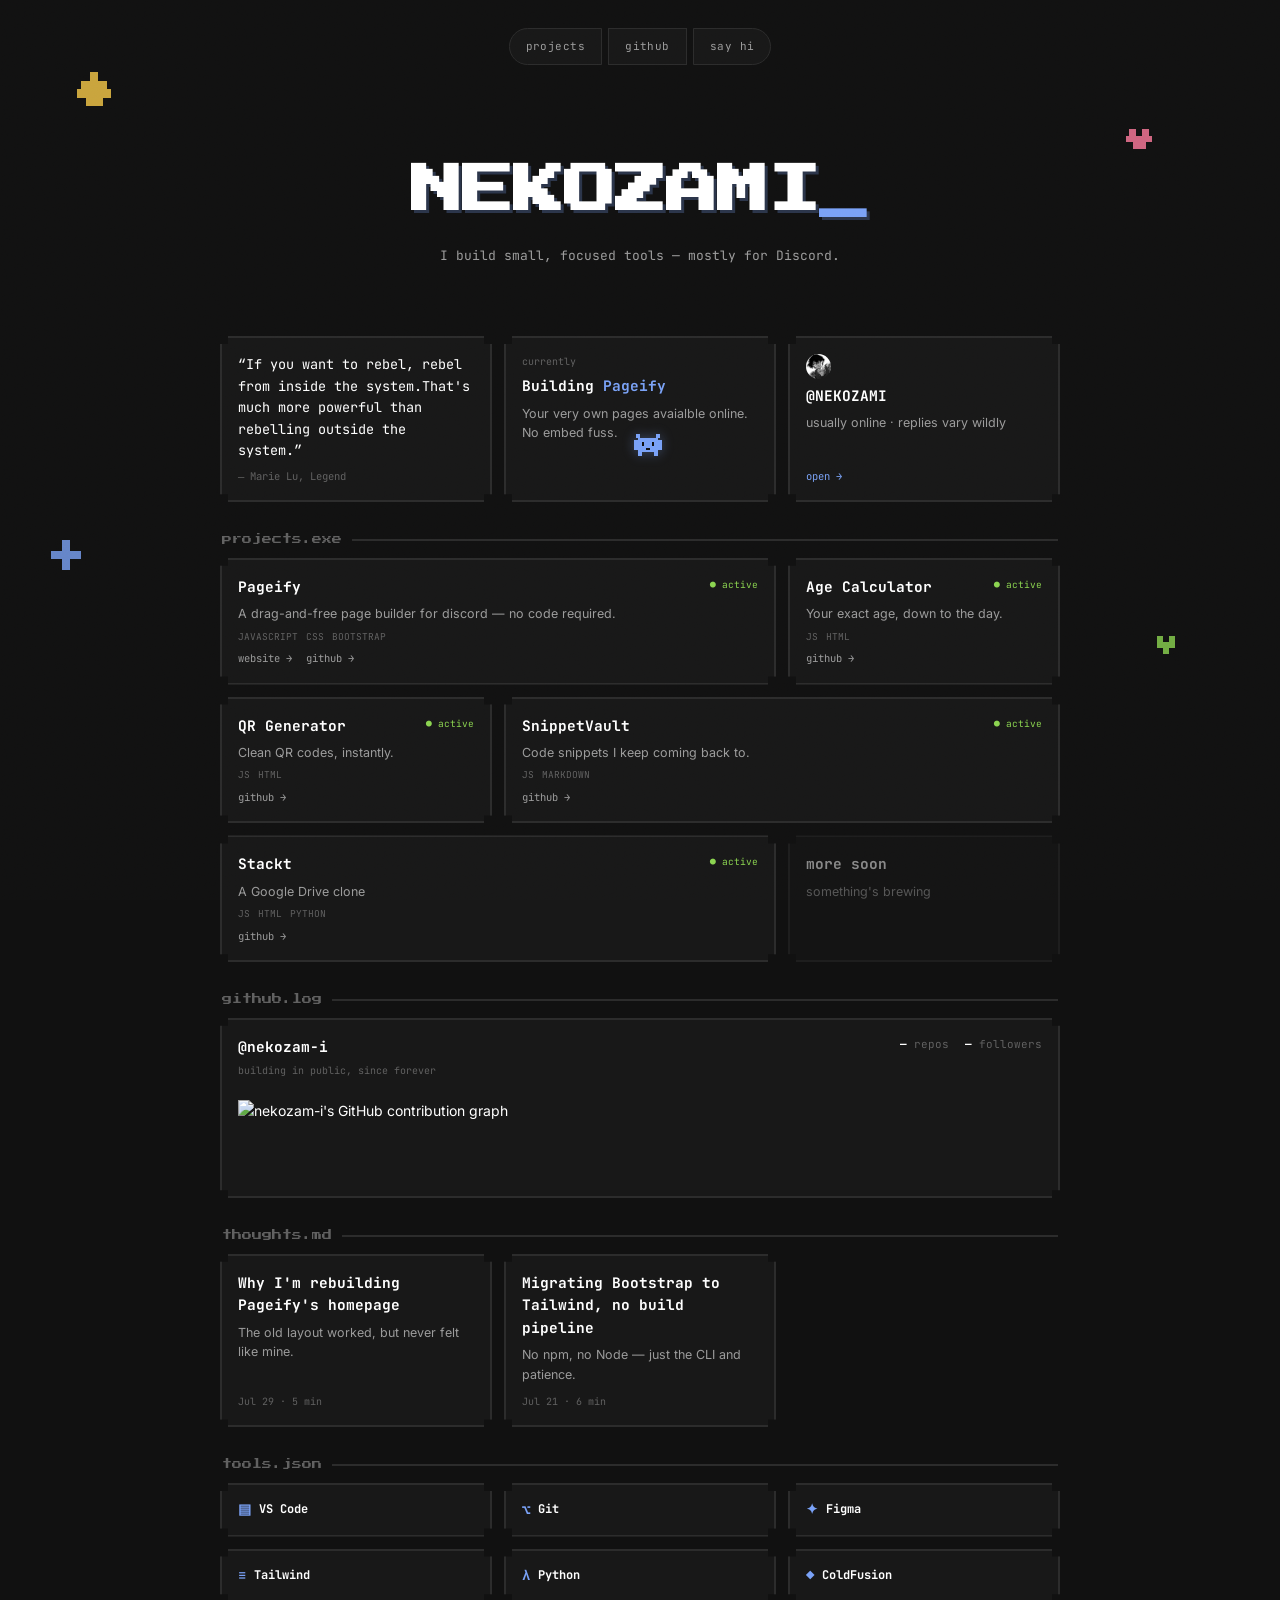
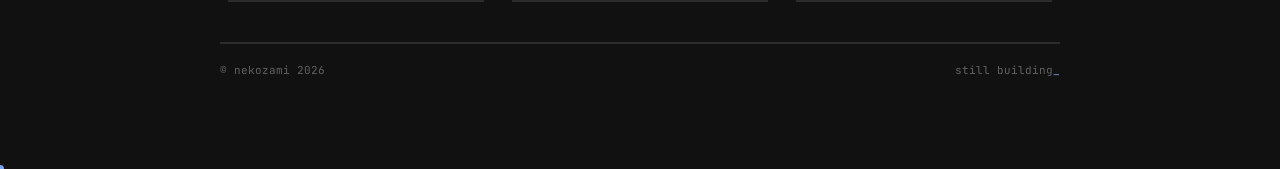
==== index.html @ 5b487745 "update" ====
<!DOCTYPE html>
<html lang="en">

<head>
    <meta charset="UTF-8">
    <meta name="viewport" content="width=device-width, initial-scale=1.0">
    <title>NEKOZAMI</title>
    <meta name="description" content="I build small, focused tools — mostly for Discord.">
    <link rel="preconnect" href="https://fonts.googleapis.com">
    <link rel="preconnect" href="https://fonts.gstatic.com" crossorigin>
    <link rel="icon" href="images/favicon.jpg">
    <link
        href="https://fonts.googleapis.com/css2?family=Press+Start+2P&family=Inter:wght@400;500;600;700&family=JetBrains+Mono:wght@400;500;700&display=swap"
        rel="stylesheet">
    <link rel="stylesheet" href="style.css">
</head>

<body>

    <div class="grain"></div>

    <!-- cursor buddy: a small pixel cat that chases the mouse -->
    <div class="pet" id="pet" aria-hidden="true">
        <svg viewBox="0 0 16 16" width="32" height="32" shape-rendering="crispEdges">
            <rect x="2" y="2" width="2" height="2" fill="#7AA2F7" />
            <rect x="12" y="2" width="2" height="2" fill="#7AA2F7" />
            <rect x="3" y="4" width="10" height="7" fill="#7AA2F7" />
            <rect x="1" y="5" width="2" height="5" fill="#7AA2F7" />
            <rect x="13" y="5" width="2" height="5" fill="#7AA2F7" />
            <rect x="5" y="6" width="1" height="2" fill="#111111" />
            <rect x="10" y="6" width="1" height="2" fill="#111111" />
            <rect x="7" y="9" width="2" height="1" fill="#111111" />
            <rect x="3" y="11" width="2" height="2" fill="#7AA2F7" />
            <rect x="11" y="11" width="2" height="2" fill="#7AA2F7" />
        </svg>
    </div>

    <!-- scattered decorative pixel icons — parallax with the cursor -->
    <div class="floaters" id="floaters" aria-hidden="true">
        <svg class="floater" data-depth="18" style="top:8%; left:6%" viewBox="0 0 8 8" width="34" height="34"
            shape-rendering="crispEdges">
            <rect x="3" y="0" width="2" height="2" fill="#f7c948" />
            <rect x="1" y="2" width="6" height="2" fill="#f7c948" />
            <rect x="0" y="4" width="8" height="2" fill="#f7c948" />
            <rect x="2" y="6" width="4" height="2" fill="#f7c948" />
        </svg>
        <svg class="floater" data-depth="34" style="top:14%; right:10%" viewBox="0 0 8 8" width="26" height="26"
            shape-rendering="crispEdges">
            <rect x="1" y="1" width="2" height="2" fill="#ff7a9c" />
            <rect x="5" y="1" width="2" height="2" fill="#ff7a9c" />
            <rect x="0" y="3" width="8" height="2" fill="#ff7a9c" />
            <rect x="2" y="5" width="4" height="2" fill="#ff7a9c" />
        </svg>
        <svg class="floater" data-depth="26" style="top:60%; left:4%" viewBox="0 0 8 8" width="30" height="30"
            shape-rendering="crispEdges">
            <rect x="3" y="0" width="2" height="8" fill="#7AA2F7" />
            <rect x="0" y="3" width="8" height="2" fill="#7AA2F7" />
        </svg>
        <svg class="floater" data-depth="12" style="top:70%; right:8%" viewBox="0 0 8 8" width="24" height="24"
            shape-rendering="crispEdges">
            <rect x="1" y="2" width="2" height="2" fill="#8bd450" />
            <rect x="5" y="2" width="2" height="2" fill="#8bd450" />
            <rect x="1" y="4" width="6" height="2" fill="#8bd450" />
            <rect x="3" y="6" width="2" height="2" fill="#8bd450" />
        </svg>
    </div>

    <nav class="nav">
        <a href="#projects">projects</a>
        <a href="#github">github</a>
        <a href="https://www.instagram.com/rayyan.vat">say hi</a>
    </nav>

    <header class="hero">
        <h1 class="hero__name">NEKOZAMI<span class="blink">_</span></h1>
        <p class="hero__tag">I build small, focused tools — mostly for Discord.</p>
    </header>

    <main class="content">

        <section class="bento" id="intro-bento">
            <article class="pcard pcard--quote">
                <p class="quote">“If you want to rebel, rebel from inside the system.That's much more powerful than rebelling outside the system.”</p>
                <span class="quote__cite">― Marie Lu, Legend</span>
            </article>

            <article class="pcard">
                <span class="pcard__kicker">currently</span>
                <h2 class="pcard__title">Building <span class="accent">Pageify</span></h2>
                <p class="pcard__desc">Your very own pages avaialble online. No embed fuss.</p>
            </article>

            <article class="pcard pcard--discord">
                <img class="pixel-icon--discord" src="images/favicon.jpg">
                <h2 class="pcard__title">@NEKOZAMI</h2>
                <p class="pcard__desc">usually online · replies vary wildly</p>
                <a class="pcard__cta" href="https://discord.com/users/1216744553533673579" target="_blank" rel="noopener">open
                    →</a>
            </article>
        </section>

        <div class="section-label" id="projects">projects.exe</div>

        <section class="bento">
            <article class="pcard pcard--featured" data-project="pageify">
                <div class="pcard__row">
                    <h2 class="pcard__title">Pageify</h2>
                    <span class="status">● active</span>
                </div>
                <p class="pcard__desc">A drag-and-free page builder for discord — no code
                    required.</p>
                <div class="tags"><span>JavaScript</span><span>CSS</span><span>Bootstrap</span></div>
                <div class="pcard__links"><a href="https://pageify.run.place/">website →</a><a href="https://github.com/NEKOZAM-I/pageify">github →</a></div>
            </article>

            <article class="pcard" data-project="snippetvault">
                <div class="pcard__row">
                    <h2 class="pcard__title">Age Calculator</h2>
                    <span class="status">● active</span>
                </div>
                <p class="pcard__desc">Your exact age, down to the day.</p>
                <div class="tags"><span>JS</span><span>HTML</span></div>
                <div class="pcard__links"><a href="https://github.com/NEKOZAM-I/Age-Calculator">github →</a></div>
            </article>

            <article class="pcard" data-project="qr">
                <div class="pcard__row">
                    <h2 class="pcard__title">QR Generator</h2>
                    <span class="status">● active</span>
                </div>
                <p class="pcard__desc">Clean QR codes, instantly.</p>
                <div class="tags"><span>JS</span><span>HTML</span></div>
                <div class="pcard__links"><a href="https://github.com/NEKOZAM-I/QR-Code-generator">github →</a></div>
            </article>

            <article class="pcard pcard--featured" data-project="age">
                <div class="pcard__row">
                    <h2 class="pcard__title">SnippetVault</h2>
                    <span class="status">● active</span>
                </div>
                <p class="pcard__desc">Code snippets I keep coming back to.</p>
                <div class="tags"><span>JS</span><span>Markdown</span></div>
                <div class="pcard__links"><a href="https://github.com/NEKOZAM-I/SnippetVault">github →</a></div>
            </article>

            <article class="pcard pcard--featured" data-project="qr">
                <div class="pcard__row">
                    <h2 class="pcard__title">Stackt</h2>
                    <span class="status">● active</span>
                </div>
                <p class="pcard__desc">A Google Drive clone</p>
                <div class="tags"><span>JS</span><span>HTML</span><span>Python</span></div>
                <div class="pcard__links"><a href="https://github.com/NEKOZAM-I/Stackt">github →</a></div>
            </article>
            <article class="pcard pcard--muted">
                <h2 class="pcard__title">more soon</h2>
                <p class="pcard__desc">something's brewing</p>
            </article>
            
        </section>

        <div class="section-label" id="github">github.log</div>

        <section class="bento">
            <article class="pcard pcard--full">
                <div class="pcard__row">
                    <div>
                        <h2 class="pcard__title">@nekozam-i</h2>
                        <span class="pcard__kicker">building in public, since forever</span>
                    </div>
                    <div class="gh-stats" id="gh-stats">
                        <span><b id="stat-repos">—</b> repos</span>
                        <span><b id="stat-followers">—</b> followers</span>
                    </div>
                </div>
                <img id="gh-graph" class="gh-graph" alt="nekozam-i's GitHub contribution graph" src="" width="1200"
                    height="120" loading="lazy">
            </article>
        </section>

        <div class="section-label">thoughts.md</div>

        <section class="bento">
            <article class="pcard">
                <h2 class="pcard__title">Why I'm rebuilding Pageify's homepage</h2>
                <p class="pcard__desc">The old layout worked, but never felt like mine.</p>
                <span class="pcard__meta">Jul 29 · 5 min</span>
            </article>
            <article class="pcard">
                <h2 class="pcard__title">Migrating Bootstrap to Tailwind, no build pipeline</h2>
                <p class="pcard__desc">No npm, no Node — just the CLI and patience.</p>
                <span class="pcard__meta">Jul 21 · 6 min</span>
            </article>
        </section>

        <div class="section-label">tools.json</div>

        <section class="bento bento--tools">
            <article class="pcard pcard--tool"><span class="card__icon">▤</span>VS Code</article>
            <article class="pcard pcard--tool"><span class="card__icon">⌥</span>Git</article>
            <article class="pcard pcard--tool"><span class="card__icon">✦</span>Figma</article>
            <article class="pcard pcard--tool"><span class="card__icon">≡</span>Tailwind</article>
            <article class="pcard pcard--tool"><span class="card__icon">λ</span>Python</article>
            <article class="pcard pcard--tool"><span class="card__icon">◆</span>ColdFusion</article>
        </section>

        <footer class="foot">
            <span>© nekozami 2026</span>
            <span>still building<span class="blink">_</span></span>
        </footer>

    </main>

    <script src="script.js"></script>
</body>

</html>
---- style.css ----
:root {
    --bg: #111111;
    --surface: #181818;
    --border: #2c2c2c;
    --border-hover: #7AA2F7;
    --text: #FFFFFF;
    --text-secondary: #9B9B9B;
    --text-tertiary: #616161;
    --accent: #7AA2F7;

    --font-pixel: 'Press Start 2P', monospace;
    --font-mono: 'JetBrains Mono', monospace;
    --font-body: 'Inter', sans-serif;

    --notch: 8px;
    --gap: 12px;
    --dur: 220ms;
}

* {
    box-sizing: border-box;
    scroll-behavior: smooth;
}

::selection {
    background: var(--accent);
    color: #0c0c0c;
}

html {
    background: var(--bg);
}

body {
    margin: 0;
    background: var(--bg);
    color: var(--text);
    font-family: var(--font-body);
    font-size: 14px;
    line-height: 1.55;
    cursor: none;
    overflow-x: hidden;
}

/* Custom cursor */
.custom-cursor {
    position: fixed;
    width: 8px;
    height: 8px;
    background: #7AA2F7;
    border-radius: 50%;
    pointer-events: none;
    z-index: 99999;
    transform: translate(-50%, -50%);
    transition: transform 0.18s ease;
}

a,
button,
input,
textarea,
select,
.project,
.card,
.social-link,
[role="button"] {
    cursor: none !important;
}

/* Cat */
.pet {
    position: fixed;
    width: 48px;
    height: 48px;
    pointer-events: none;
    z-index: 99998;
    image-rendering: pixelated;
    transform-origin: center;
}

@media (hover: none) {
    body {
        cursor: auto;
    }
}

@media (prefers-reduced-motion: reduce) {
    * {
        animation: none !important;
        transition: none !important;
    }
}

a {
    color: inherit;
    text-decoration: none;
}

.accent {
    color: var(--accent);
}

.grain {
    position: fixed;
    inset: 0;
    pointer-events: none;
    z-index: 998;
    opacity: .05;
    mix-blend-mode: overlay;
    background-image: url("data:image/svg+xml,%3Csvg xmlns='http://www.w3.org/2000/svg' width='120' height='120'%3E%3Cfilter id='n'%3E%3CfeTurbulence type='fractalNoise' baseFrequency='0.9' numOctaves='2' stitchTiles='stitch'/%3E%3C/filter%3E%3Crect width='100%25' height='100%25' filter='url(%23n)'/%3E%3C/svg%3E");
}

/* ---------- pixel notch shape, used on every card ---------- */

.pixel-frame {
    clip-path: polygon(0 var(--notch), var(--notch) var(--notch), var(--notch) 0,
            calc(100% - var(--notch)) 0, calc(100% - var(--notch)) var(--notch), 100% var(--notch),
            100% calc(100% - var(--notch)), calc(100% - var(--notch)) calc(100% - var(--notch)), calc(100% - var(--notch)) 100%,
            var(--notch) 100%, var(--notch) calc(100% - var(--notch)), 0 calc(100% - var(--notch)));
}

/* ---------- cursor pet ---------- */

.pet {
    position: fixed;
    top: 0;
    left: 0;
    z-index: 1000;
    pointer-events: none;
    transform: translate(-100px, -100px);
    image-rendering: pixelated;
    filter: drop-shadow(0 0 6px rgba(122, 162, 247, .35));
}

@media (hover: none) {
    .pet {
        display: none;
    }
}

/* ---------- floating decorative pixel icons ---------- */

.floaters {
    position: fixed;
    inset: 0;
    pointer-events: none;
    z-index: 1;
}

.floater {
    position: absolute;
    image-rendering: pixelated;
    opacity: .8;
    transition: transform 120ms linear;
    will-change: transform;
}

@media (max-width: 720px) {
    .floaters {
        display: none;
    }
}

/* ---------- nav ---------- */

.nav {
    position: relative;
    z-index: 5;
    display: flex;
    justify-content: center;
    gap: 6px;
    padding-top: 28px;
}

.nav a {
    font-family: var(--font-mono);
    font-size: 11px;
    letter-spacing: .04em;
    color: var(--text-secondary);
    background: var(--surface);
    border: 1px solid var(--border);
    padding: 9px 16px;
    transition: color var(--dur), border-color var(--dur);
}

.nav a:hover {
    color: var(--accent);
    border-color: var(--accent);
}

.nav a:first-child {
    border-radius: 20px 0 0 20px;
}

.nav a:last-child {
    border-radius: 0 20px 20px 0;
}

/* ---------- hero ---------- */

.hero {
    position: relative;
    z-index: 2;
    text-align: center;
    padding: 90px 20px 70px;
}

.hero__name {
    font-family: var(--font-pixel);
    font-size: clamp(28px, 6vw, 52px);
    line-height: 1.4;
    margin: 0 0 18px;
    letter-spacing: -1px;
    text-shadow: 3px 3px 0 rgba(122, 162, 247, .25);
}

.hero__tag {
    font-family: var(--font-mono);
    font-size: 13px;
    color: var(--text-secondary);
    margin: 0;
}

.blink {
    color: var(--accent);
    animation: blink 1s step-end infinite;
}

@keyframes blink {
    50% {
        opacity: 0;
    }
}

/* ---------- content / bento ---------- */

.content {
    position: relative;
    z-index: 2;
    max-width: 880px;
    margin: 0 auto;
    padding: 0 20px 90px;
}

.section-label {
    font-family: var(--font-pixel);
    font-size: 10px;
    color: var(--text-tertiary);
    margin: 30px 2px 10px;
    display: flex;
    align-items: center;
    gap: 10px;
}

.section-label::after {
    content: '';
    flex: 1;
    height: 2px;
    background: var(--border);
}

.bento {
    display: grid;
    grid-template-columns: repeat(3, 1fr);
    grid-auto-flow: dense;
    gap: var(--gap);
}

.bento--tools {
    grid-template-columns: repeat(3, 1fr);
}

/* ---------- pixel card ---------- */

.pcard {
    background: var(--surface);
    border: 2px solid var(--border);
    padding: 16px;
    grid-column: span 1;
    clip-path: polygon(0 var(--notch), var(--notch) var(--notch), var(--notch) 0,
            calc(100% - var(--notch)) 0, calc(100% - var(--notch)) var(--notch), 100% var(--notch),
            100% calc(100% - var(--notch)), calc(100% - var(--notch)) calc(100% - var(--notch)), calc(100% - var(--notch)) 100%,
            var(--notch) 100%, var(--notch) calc(100% - var(--notch)), 0 calc(100% - var(--notch)));
    transition: border-color var(--dur), transform var(--dur);
    display: flex;
    flex-direction: column;
    gap: 6px;
}

.pcard:hover {
    border-color: var(--accent);
    transform: translate(-2px, -2px);
    box-shadow: 3px 3px 0 var(--border);
}

.pcard--featured {
    grid-column: span 2;
}

.pcard--full {
    grid-column: 1 / -1;
}

.pcard--muted {
    opacity: .5;
}

.pcard--muted:hover {
    opacity: .8;
}

.pcard__kicker {
    font-family: var(--font-mono);
    font-size: 10px;
    color: var(--text-tertiary);
    text-transform: lowercase;
}

.pcard__title {
    font-family: var(--font-mono);
    font-weight: 700;
    font-size: 14.5px;
    margin: 0;
    color: var(--text);
}

.pcard--currently .pcard__title {
    font-size: 17px;
}

.pcard__desc {
    font-size: 12.5px;
    color: var(--text-secondary);
    margin: 0;
    flex-grow: 1;
}

.pcard__meta {
    font-family: var(--font-mono);
    font-size: 10px;
    color: var(--text-tertiary);
    margin-top: 4px;
}

.pcard__row {
    display: flex;
    align-items: flex-start;
    justify-content: space-between;
    gap: 10px;
}

.status {
    font-family: var(--font-mono);
    font-size: 9.5px;
    color: #8bd450;
    white-space: nowrap;
    padding-top: 2px;
}

.tags {
    display: flex;
    flex-wrap: wrap;
    gap: 8px;
    font-family: var(--font-mono);
    font-size: 9.5px;
    color: var(--text-tertiary);
    text-transform: uppercase;
}

.pcard__links {
    display: flex;
    gap: 14px;
    font-family: var(--font-mono);
    font-size: 10.5px;
}

.pcard__links a {
    color: var(--text-secondary);
    transition: color var(--dur);
}

.pcard__links a:hover {
    color: var(--accent);
}

.pcard__cta {
    font-family: var(--font-mono);
    font-size: 10.5px;
    color: var(--accent);
    margin-top: auto;
}

/* ---------- quote card ---------- */

.pcard--quote {
    justify-content: center;
}

.quote {
    font-family: var(--font-mono);
    font-size: 13.5px;
    line-height: 1.6;
    color: var(--text);
    margin: 0;
}

.quote__cite {
    font-family: var(--font-mono);
    font-size: 10.5px;
    color: var(--text-tertiary);
}

/* ---------- discord card ---------- */

.pixel-icon {
    width: 20px;
    height: 20px;
    display: inline-block;
}

.pixel-icon--discord {
    background: var(--accent);
    width: 25px;
    height: 25px;
    border-radius: 20px;

}

/* ---------- github ---------- */

.gh-stats {
    display: flex;
    gap: 16px;
    font-family: var(--font-mono);
    font-size: 11px;
    color: var(--text-tertiary);
}

.gh-stats b {
    color: var(--text);
}

.gh-graph {
    width: 100%;
    height: auto;
    display: block;
    margin-top: 14px;
    filter: saturate(.85);
}

/* ---------- tools ---------- */

.pcard--tool {
    flex-direction: row;
    align-items: center;
    gap: 8px;
    font-family: var(--font-mono);
    font-size: 12px;
    font-weight: 700;
    padding: 14px 16px;
}

.card__icon {
    color: var(--accent);
    font-size: 14px;
}

/* ---------- footer ---------- */

.foot {
    display: flex;
    justify-content: space-between;
    margin-top: 40px;
    padding-top: 18px;
    border-top: 2px solid var(--border);
    font-family: var(--font-mono);
    font-size: 11px;
    color: var(--text-tertiary);
}

/* ---------- focus ---------- */

a:focus-visible {
    outline: 1px solid var(--accent);
    outline-offset: 3px;
}

/* ---------- responsive ---------- */

@media (max-width: 720px) {
    .bento {
        grid-template-columns: repeat(2, 1fr);
    }

    .pcard--featured {
        grid-column: span 2;
    }
}

@media (max-width: 460px) {
    body {
        cursor: auto;
    }

    .hero {
        padding: 60px 16px 44px;
    }

    .content {
        padding: 0 16px 64px;
    }

    .bento {
        grid-template-columns: repeat(2, 1fr);
        gap: 8px;
    }

    .pcard {
        padding: 12px;
    }

    .nav {
        gap: 4px;
    }

    .nav a {
        padding: 7px 11px;
        font-size: 10px;
    }

    .foot {
        flex-direction: column;
        gap: 6px;
    }
}
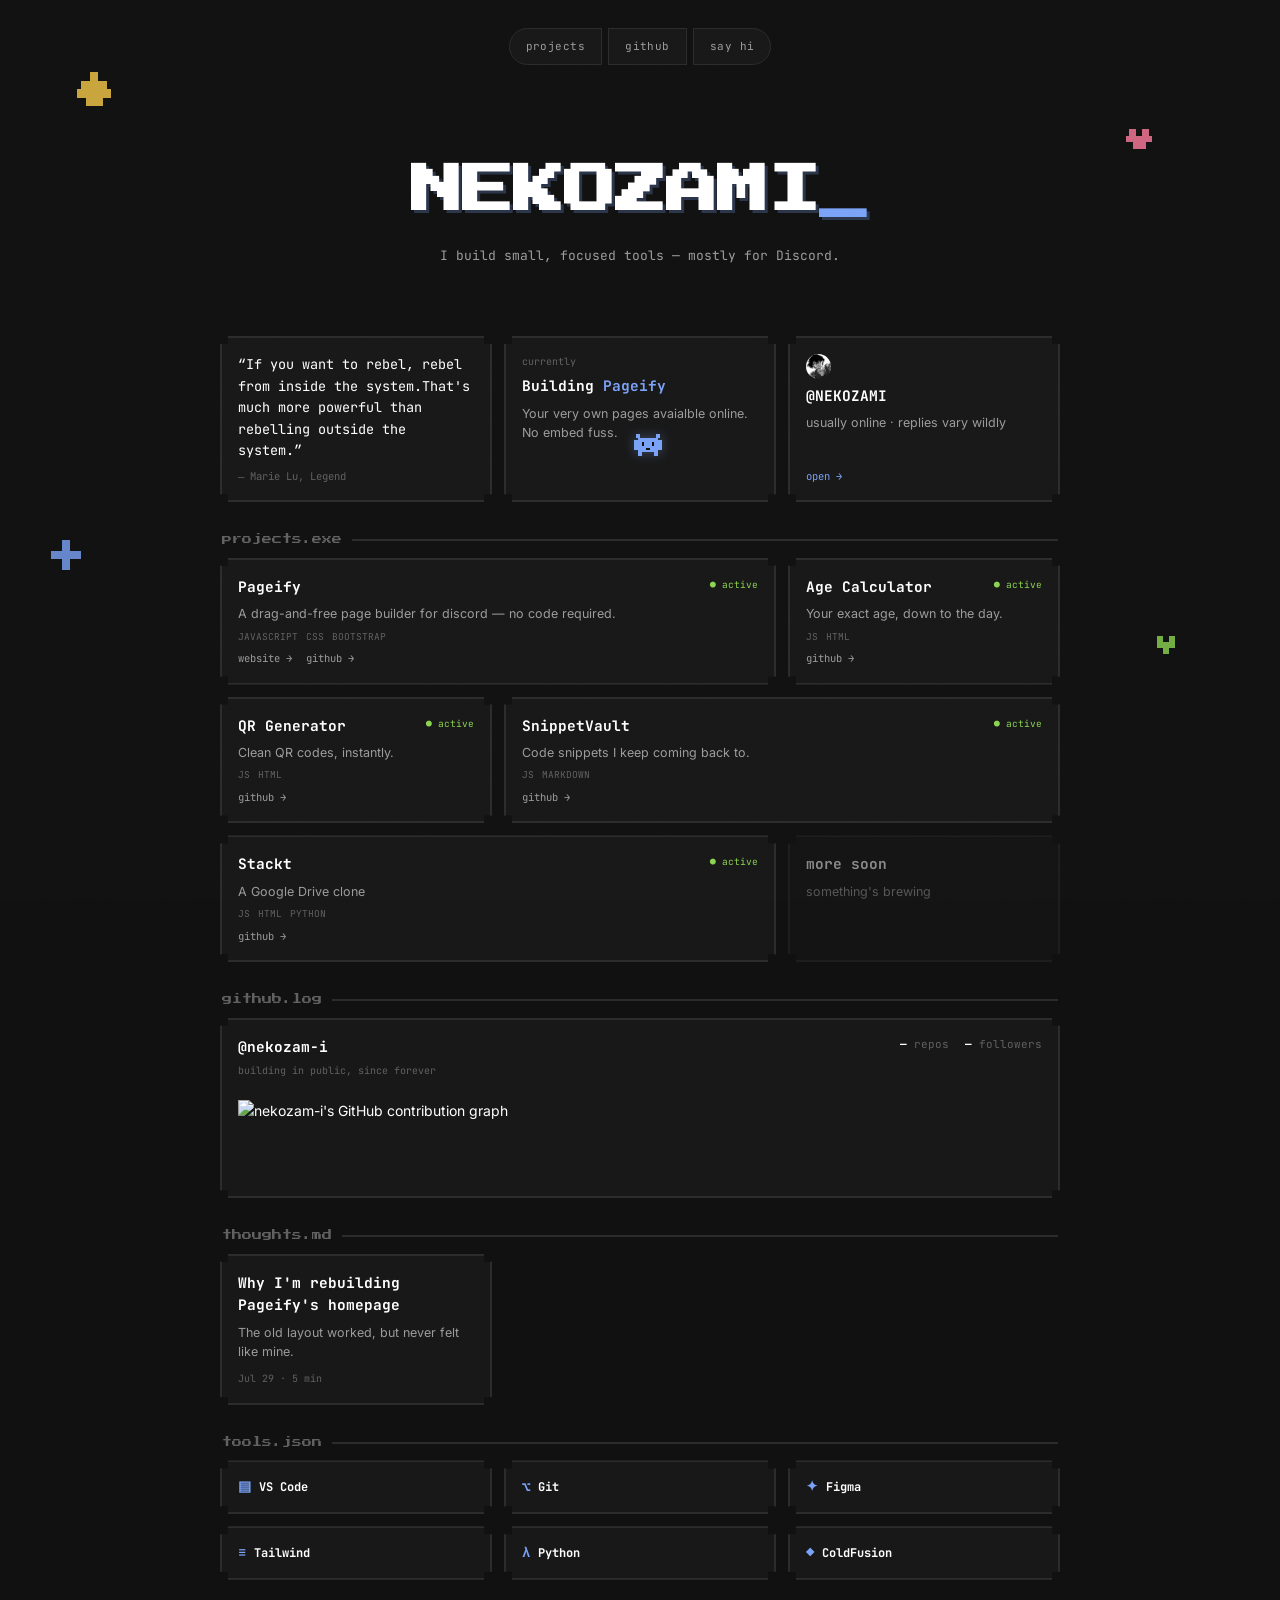
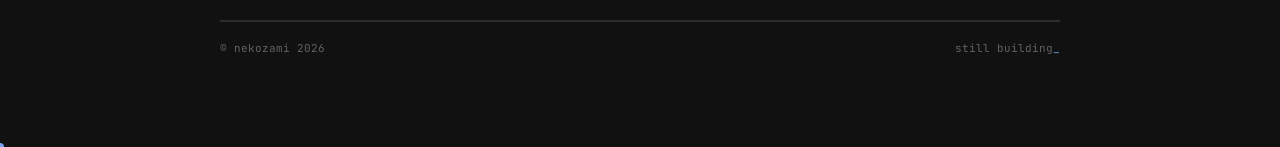
==== commit 7bc5a5de: "added blogs pages" ====
--- a/index.html
+++ b/index.html
@@ -181,16 +181,11 @@
         <div class="section-label">thoughts.md</div>
 
         <section class="bento">
-            <article class="pcard">
+            <a class="pcard" href="posts/pageify-homepage-redesign.html">
                 <h2 class="pcard__title">Why I'm rebuilding Pageify's homepage</h2>
                 <p class="pcard__desc">The old layout worked, but never felt like mine.</p>
                 <span class="pcard__meta">Jul 29 · 5 min</span>
-            </article>
-            <article class="pcard">
-                <h2 class="pcard__title">Migrating Bootstrap to Tailwind, no build pipeline</h2>
-                <p class="pcard__desc">No npm, no Node — just the CLI and patience.</p>
-                <span class="pcard__meta">Jul 21 · 6 min</span>
-            </article>
+            </a>
         </section>
 
         <div class="section-label">tools.json</div>
@@ -214,4 +209,4 @@
     <script src="script.js"></script>
 </body>
 
-</html>+</html>
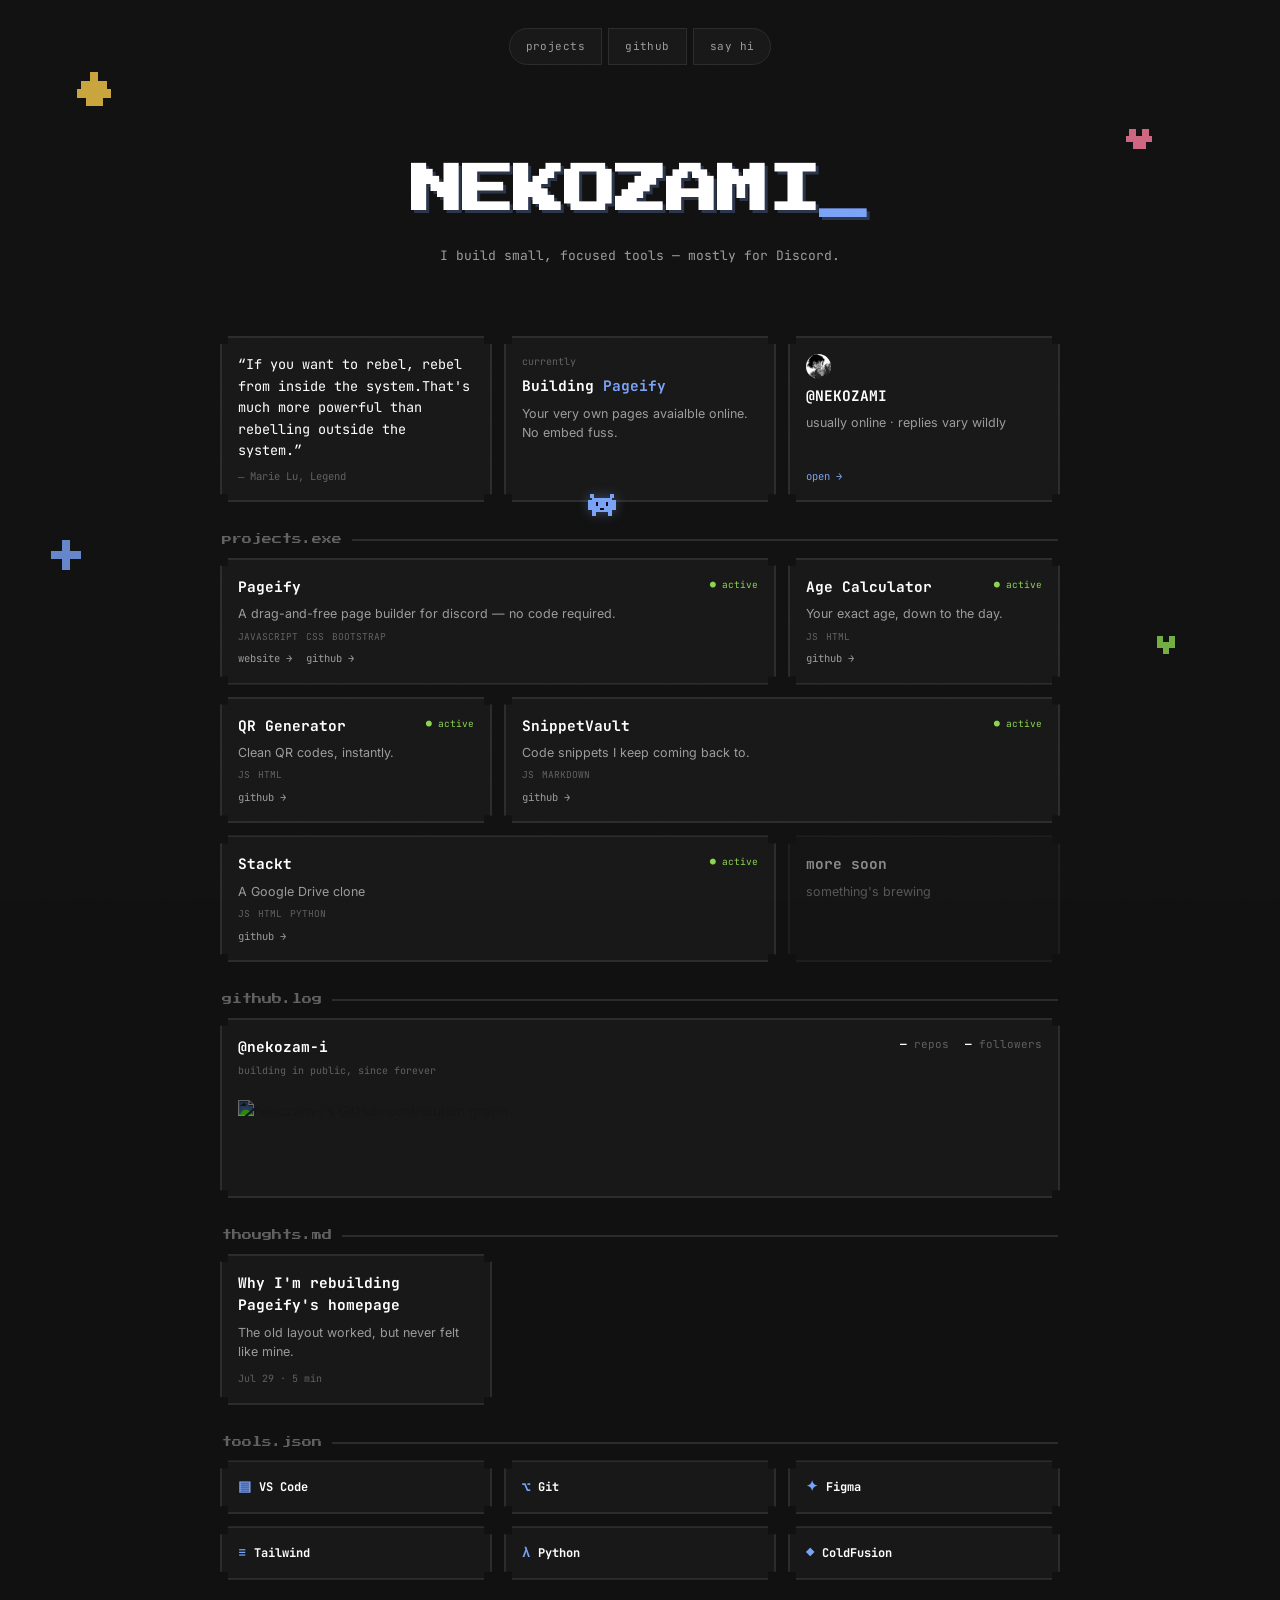
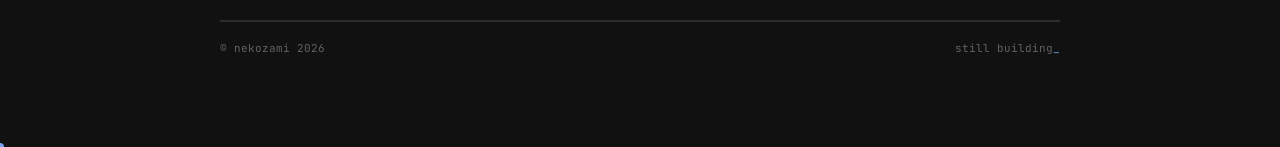
==== commit e7ff1354: "update graph github" ====
--- a/index.html
+++ b/index.html
@@ -2,6 +2,25 @@
 <html lang="en">
 
 <head>
+    <script type="application/ld+json">
+        {
+            "@context": "https://schema.org",
+            "@type": "Person",
+            "name": "nekozami",
+            "url": "https://nekozami.dev",
+            "sameAs": [
+                "https://github.com/NEKOZAM-I",
+                "https://discord.com/users/1216744553533673579"
+            ],
+            "jobTitle": "Developer",
+            "description": "Hey there, I am NEKOZAM-I and I have a strong grudge against AI and when people use it for coding."
+        }
+    </script>
+    <meta property="og:title" content="NEKOZAMI-dev">
+    <meta property="og:description" content="Hey there, I am NEKOZAM-I and I have a strong grudge against AI and when people use it for coding.">
+    <meta property="og:url" content="https://nekozami.is-a.dev">
+    <meta property="og:type" content="website">
+    <meta name="twitter:card" content="summary">
     <meta charset="UTF-8">
     <meta name="viewport" content="width=device-width, initial-scale=1.0">
     <title>NEKOZAMI</title>
@@ -80,7 +99,8 @@
 
         <section class="bento" id="intro-bento">
             <article class="pcard pcard--quote">
-                <p class="quote">“If you want to rebel, rebel from inside the system.That's much more powerful than rebelling outside the system.”</p>
+                <p class="quote">“If you want to rebel, rebel from inside the system.That's much more powerful than
+                    rebelling outside the system.”</p>
                 <span class="quote__cite">― Marie Lu, Legend</span>
             </article>
 
@@ -94,7 +114,8 @@
                 <img class="pixel-icon--discord" src="images/favicon.jpg">
                 <h2 class="pcard__title">@NEKOZAMI</h2>
                 <p class="pcard__desc">usually online · replies vary wildly</p>
-                <a class="pcard__cta" href="https://discord.com/users/1216744553533673579" target="_blank" rel="noopener">open
+                <a class="pcard__cta" href="https://discord.com/users/1216744553533673579" target="_blank"
+                    rel="noopener">open
                     →</a>
             </article>
         </section>
@@ -110,7 +131,8 @@
                 <p class="pcard__desc">A drag-and-free page builder for discord — no code
                     required.</p>
                 <div class="tags"><span>JavaScript</span><span>CSS</span><span>Bootstrap</span></div>
-                <div class="pcard__links"><a href="https://pageify.run.place/">website →</a><a href="https://github.com/NEKOZAM-I/pageify">github →</a></div>
+                <div class="pcard__links"><a href="https://pageify.run.place/">website →</a><a
+                        href="https://github.com/NEKOZAM-I/pageify">github →</a></div>
             </article>
 
             <article class="pcard" data-project="snippetvault">
@@ -156,7 +178,7 @@
                 <h2 class="pcard__title">more soon</h2>
                 <p class="pcard__desc">something's brewing</p>
             </article>
-            
+
         </section>
 
         <div class="section-label" id="github">github.log</div>
@@ -209,4 +231,4 @@
     <script src="script.js"></script>
 </body>
 
-</html>
+</html>
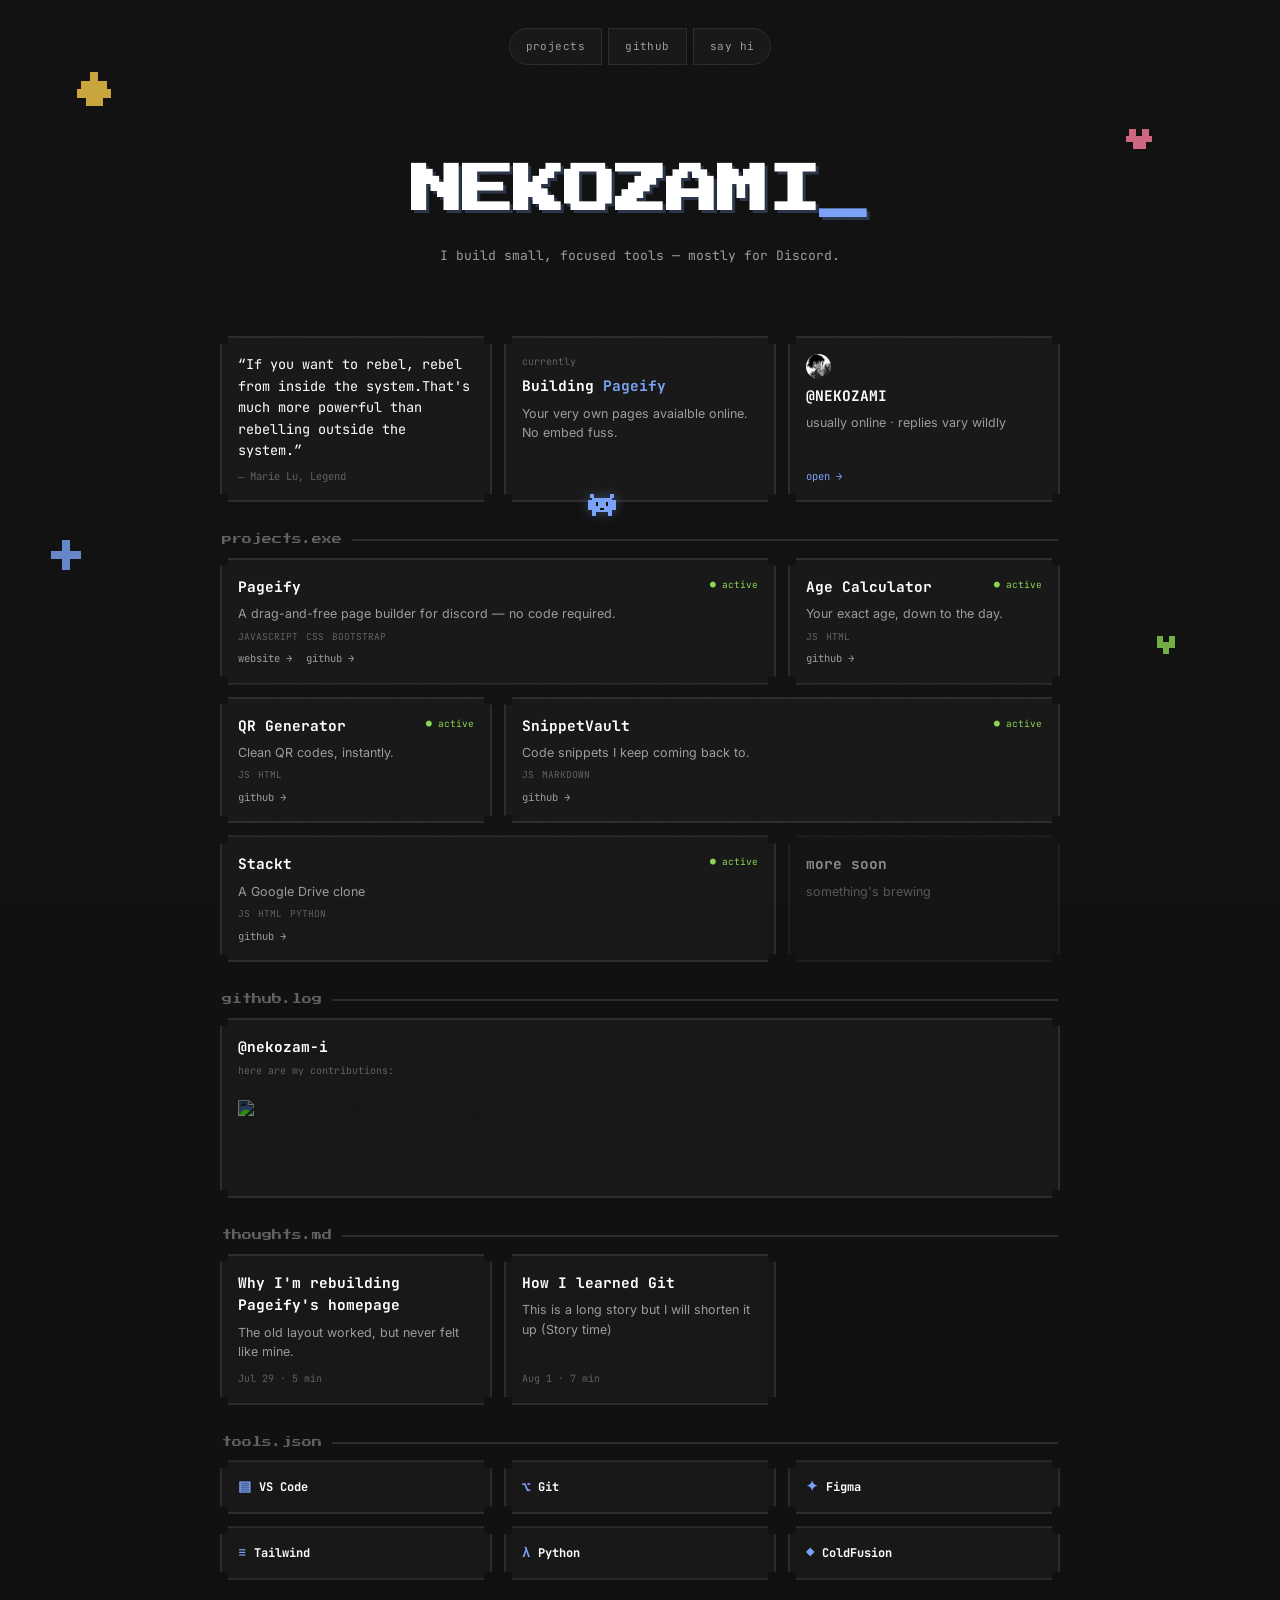
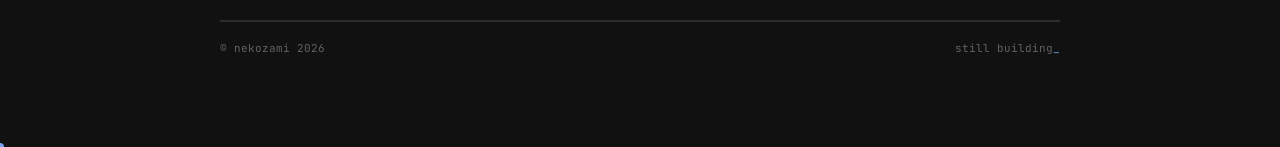
==== commit 6ee19898: "update another blog" ====
--- a/index.html
+++ b/index.html
@@ -188,11 +188,7 @@
                 <div class="pcard__row">
                     <div>
                         <h2 class="pcard__title">@nekozam-i</h2>
-                        <span class="pcard__kicker">building in public, since forever</span>
-                    </div>
-                    <div class="gh-stats" id="gh-stats">
-                        <span><b id="stat-repos">—</b> repos</span>
-                        <span><b id="stat-followers">—</b> followers</span>
+                        <span class="pcard__kicker">Here are my contributions:</span>
                     </div>
                 </div>
                 <img id="gh-graph" class="gh-graph" alt="nekozam-i's GitHub contribution graph" src="" width="1200"
@@ -208,6 +204,12 @@
                 <p class="pcard__desc">The old layout worked, but never felt like mine.</p>
                 <span class="pcard__meta">Jul 29 · 5 min</span>
             </a>
+            <a class="pcard" href="posts/how-i-learned-git.html">
+                <h2 class="pcard__title">How I learned Git</h2>
+                <p class="pcard__desc">This is a long story but I will shorten it up (Story time)</p>
+                <span class="pcard__meta">Aug 1 · 7 min</span>
+            </a>
+            
         </section>
 
         <div class="section-label">tools.json</div>
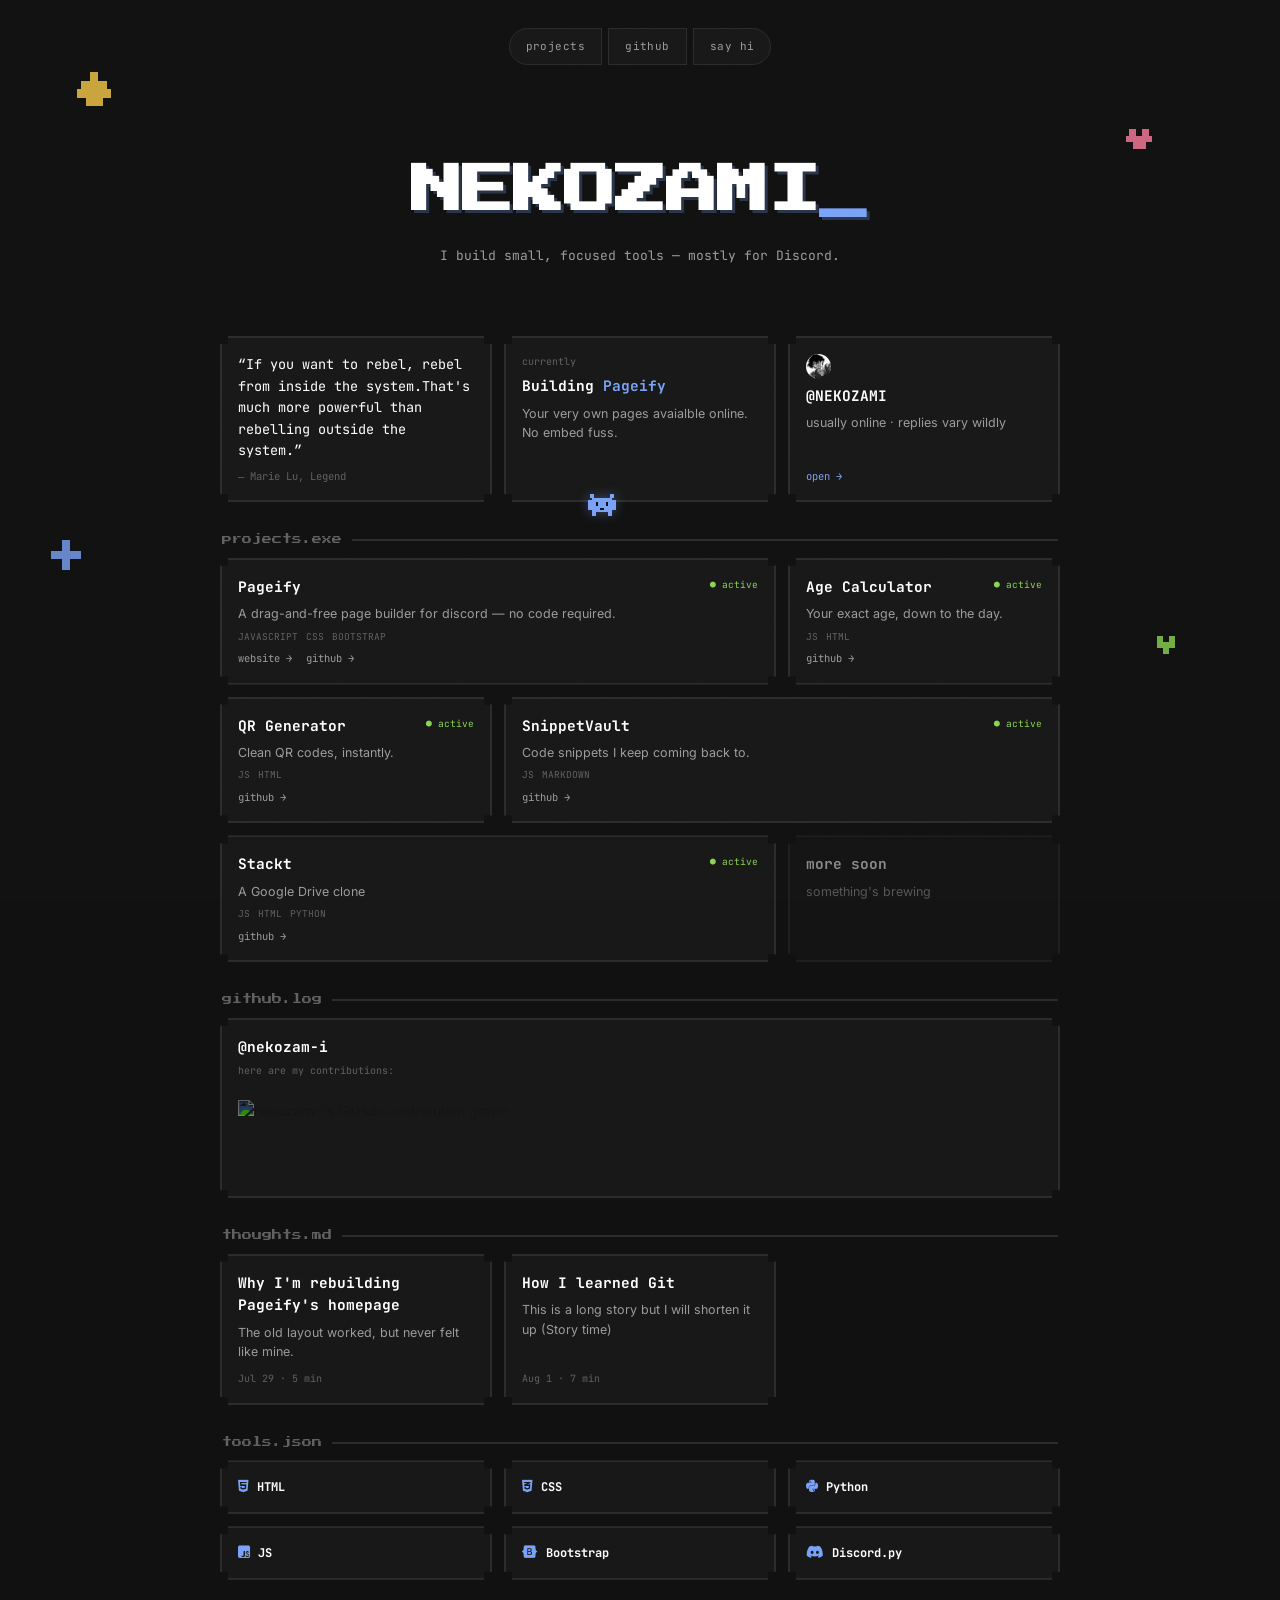
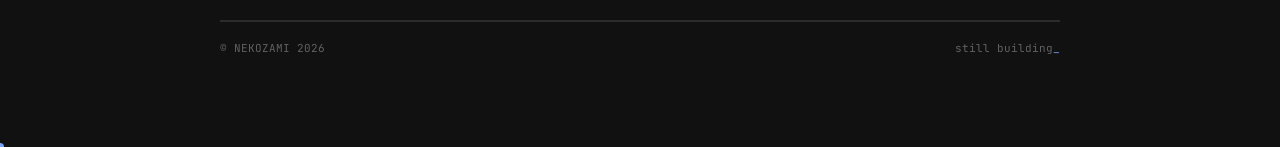
==== commit eb3ea444: "update" ====
--- a/index.html
+++ b/index.html
@@ -27,6 +27,7 @@
     <meta name="description" content="I build small, focused tools — mostly for Discord.">
     <link rel="preconnect" href="https://fonts.googleapis.com">
     <link rel="preconnect" href="https://fonts.gstatic.com" crossorigin>
+    <link rel="stylesheet" href="https://cdnjs.cloudflare.com/ajax/libs/font-awesome/6.5.1/css/all.min.css">
     <link rel="icon" href="images/favicon.jpg">
     <link
         href="https://fonts.googleapis.com/css2?family=Press+Start+2P&family=Inter:wght@400;500;600;700&family=JetBrains+Mono:wght@400;500;700&display=swap"
@@ -215,16 +216,16 @@
         <div class="section-label">tools.json</div>
 
         <section class="bento bento--tools">
-            <article class="pcard pcard--tool"><span class="card__icon">▤</span>VS Code</article>
-            <article class="pcard pcard--tool"><span class="card__icon">⌥</span>Git</article>
-            <article class="pcard pcard--tool"><span class="card__icon">✦</span>Figma</article>
-            <article class="pcard pcard--tool"><span class="card__icon">≡</span>Tailwind</article>
-            <article class="pcard pcard--tool"><span class="card__icon">λ</span>Python</article>
-            <article class="pcard pcard--tool"><span class="card__icon">◆</span>ColdFusion</article>
+            <article class="pcard pcard--tool"><span class="card__icon"><i class="fa-brands fa-html5"></i></span>HTML</article>
+            <article class="pcard pcard--tool"><span class="card__icon"><i class="fa-brands fa-css3-alt"></i></span>CSS</article>
+            <article class="pcard pcard--tool"><span class="card__icon"><i class="fa-brands fa-python"></i></span>Python</article>
+            <article class="pcard pcard--tool"><span class="card__icon"><i class="fa-brands fa-square-js"></i></span>JS</article>
+            <article class="pcard pcard--tool"><span class="card__icon"><i class="fa-brands fa-bootstrap"></i></span>Bootstrap</article>
+            <article class="pcard pcard--tool"><span class="card__icon"><i class="fa-brands fa-discord"></i></span>Discord.py</article>
         </section>
 
         <footer class="foot">
-            <span>© nekozami 2026</span>
+            <span>© NEKOZAMI 2026</span>
             <span>still building<span class="blink">_</span></span>
         </footer>
 
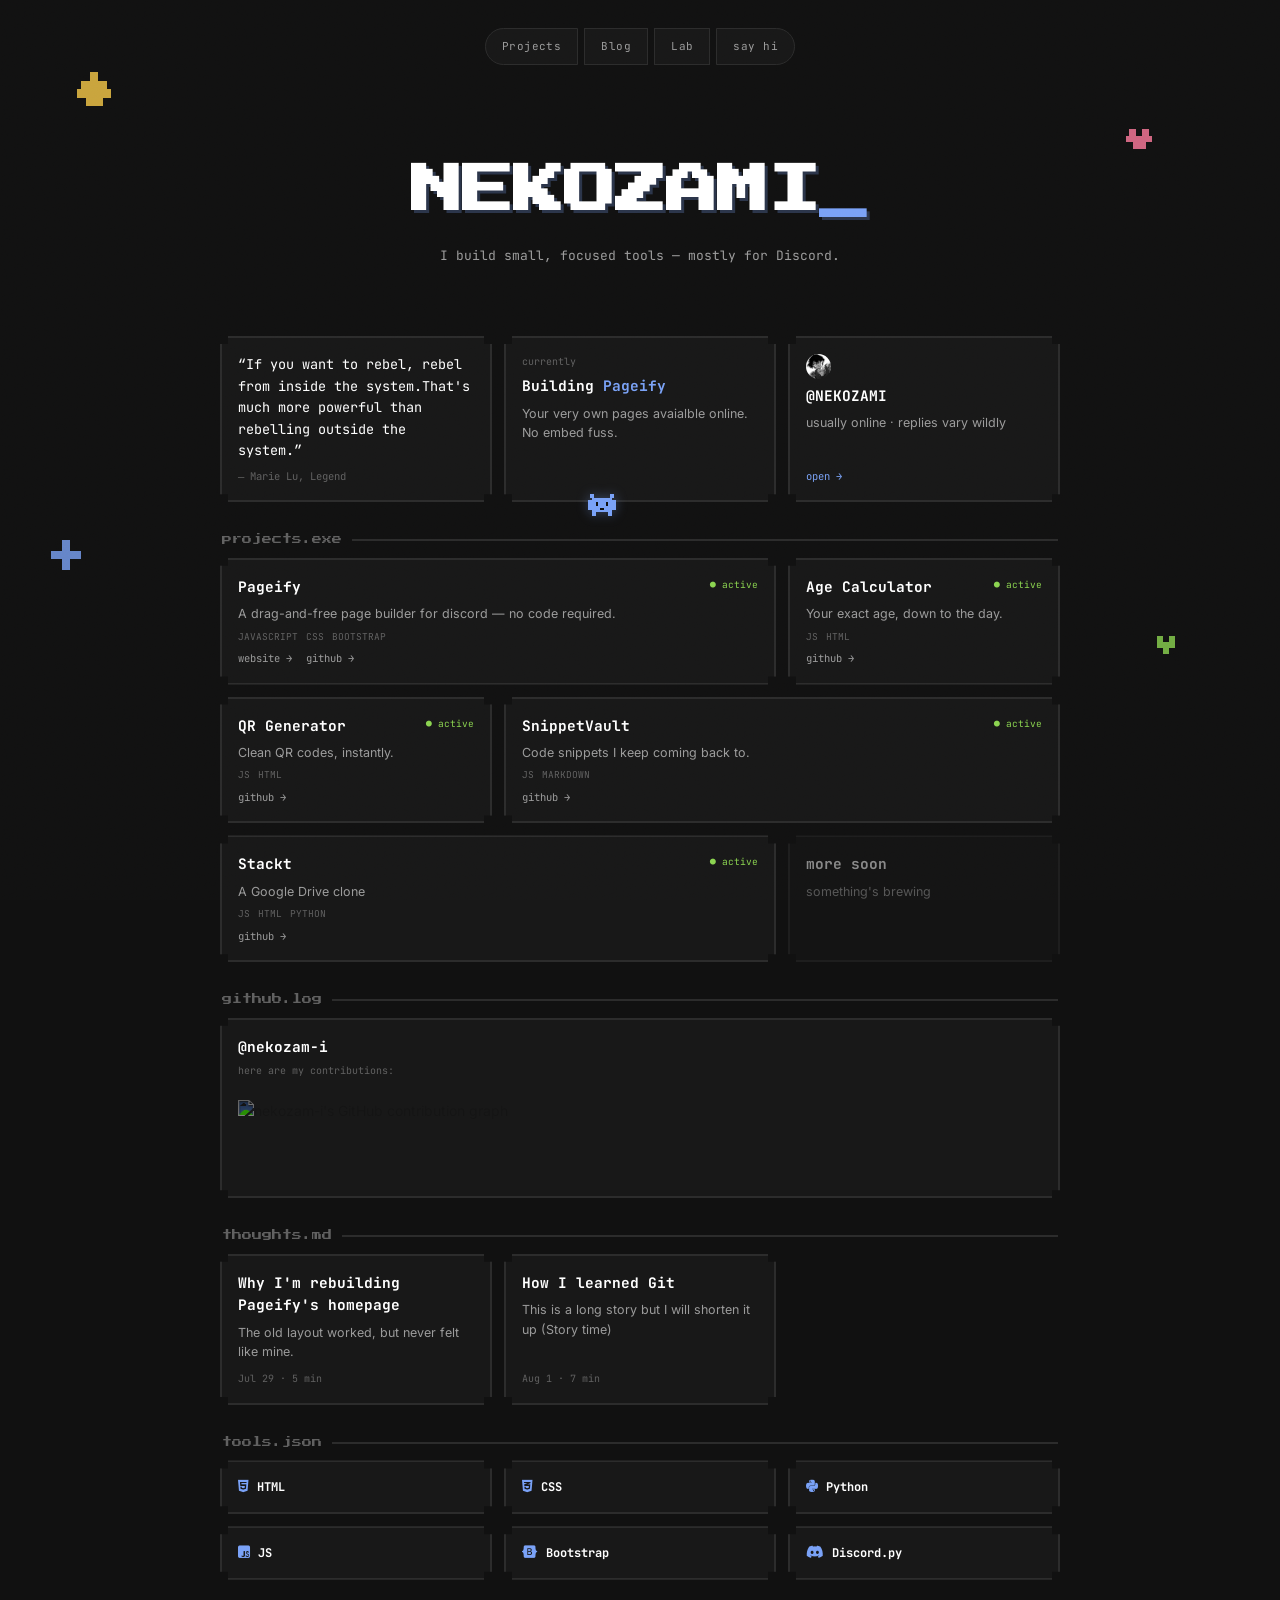
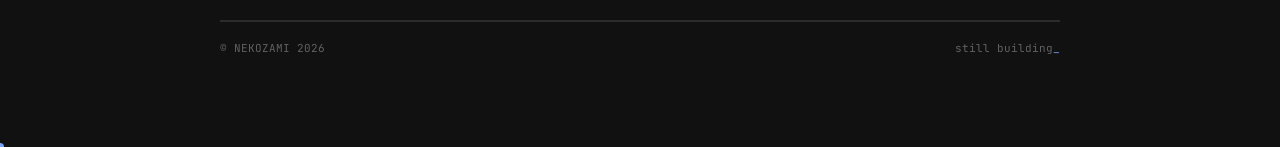
==== commit ae1d825e: "update changes bug fixes" ====
--- a/index.html
+++ b/index.html
@@ -7,7 +7,7 @@
             "@context": "https://schema.org",
             "@type": "Person",
             "name": "nekozami",
-            "url": "https://nekozami.dev",
+            "url": "https://nekozami.is-a.dev",
             "sameAs": [
                 "https://github.com/NEKOZAM-I",
                 "https://discord.com/users/1216744553533673579"
@@ -17,7 +17,8 @@
         }
     </script>
     <meta property="og:title" content="NEKOZAMI-dev">
-    <meta property="og:description" content="Hey there, I am NEKOZAM-I and I have a strong grudge against AI and when people use it for coding.">
+    <meta property="og:description"
+        content="Hey there, I am NEKOZAM-I and I have a strong grudge against AI and when people use it for coding.">
     <meta property="og:url" content="https://nekozami.is-a.dev">
     <meta property="og:type" content="website">
     <meta name="twitter:card" content="summary">
@@ -28,11 +29,11 @@
     <link rel="preconnect" href="https://fonts.googleapis.com">
     <link rel="preconnect" href="https://fonts.gstatic.com" crossorigin>
     <link rel="stylesheet" href="https://cdnjs.cloudflare.com/ajax/libs/font-awesome/6.5.1/css/all.min.css">
-    <link rel="icon" href="images/favicon.jpg">
     <link
         href="https://fonts.googleapis.com/css2?family=Press+Start+2P&family=Inter:wght@400;500;600;700&family=JetBrains+Mono:wght@400;500;700&display=swap"
         rel="stylesheet">
-    <link rel="stylesheet" href="style.css">
+    <link rel="icon" href="images/favicon.jpg">
+    <link rel="stylesheet" href="css/style.css">
 </head>
 
 <body>
@@ -86,8 +87,9 @@
     </div>
 
     <nav class="nav">
-        <a href="#projects">projects</a>
-        <a href="#github">github</a>
+        <a href="/#projects">Projects</a>
+        <a href="/html/blog.html">Blog</a>
+        <a href="/html/lab.html">Lab</a>
         <a href="https://www.instagram.com/rayyan.vat">say hi</a>
     </nav>
 
@@ -200,28 +202,34 @@
         <div class="section-label">thoughts.md</div>
 
         <section class="bento">
-            <a class="pcard" href="posts/pageify-homepage-redesign.html">
+            <a class="pcard" href="/posts/pageify-redesign">
                 <h2 class="pcard__title">Why I'm rebuilding Pageify's homepage</h2>
                 <p class="pcard__desc">The old layout worked, but never felt like mine.</p>
                 <span class="pcard__meta">Jul 29 · 5 min</span>
             </a>
-            <a class="pcard" href="posts/how-i-learned-git.html">
+            <a class="pcard" href="/posts/learning-git">
                 <h2 class="pcard__title">How I learned Git</h2>
                 <p class="pcard__desc">This is a long story but I will shorten it up (Story time)</p>
                 <span class="pcard__meta">Aug 1 · 7 min</span>
             </a>
-            
+
         </section>
 
         <div class="section-label">tools.json</div>
 
         <section class="bento bento--tools">
-            <article class="pcard pcard--tool"><span class="card__icon"><i class="fa-brands fa-html5"></i></span>HTML</article>
-            <article class="pcard pcard--tool"><span class="card__icon"><i class="fa-brands fa-css3-alt"></i></span>CSS</article>
-            <article class="pcard pcard--tool"><span class="card__icon"><i class="fa-brands fa-python"></i></span>Python</article>
-            <article class="pcard pcard--tool"><span class="card__icon"><i class="fa-brands fa-square-js"></i></span>JS</article>
-            <article class="pcard pcard--tool"><span class="card__icon"><i class="fa-brands fa-bootstrap"></i></span>Bootstrap</article>
-            <article class="pcard pcard--tool"><span class="card__icon"><i class="fa-brands fa-discord"></i></span>Discord.py</article>
+            <article class="pcard pcard--tool"><span class="card__icon"><i class="fa-brands fa-html5"></i></span>HTML
+            </article>
+            <article class="pcard pcard--tool"><span class="card__icon"><i class="fa-brands fa-css3-alt"></i></span>CSS
+            </article>
+            <article class="pcard pcard--tool"><span class="card__icon"><i class="fa-brands fa-python"></i></span>Python
+            </article>
+            <article class="pcard pcard--tool"><span class="card__icon"><i class="fa-brands fa-square-js"></i></span>JS
+            </article>
+            <article class="pcard pcard--tool"><span class="card__icon"><i
+                        class="fa-brands fa-bootstrap"></i></span>Bootstrap</article>
+            <article class="pcard pcard--tool"><span class="card__icon"><i
+                        class="fa-brands fa-discord"></i></span>Discord.py</article>
         </section>
 
         <footer class="foot">
@@ -231,7 +239,7 @@
 
     </main>
 
-    <script src="script.js"></script>
+    <script src="js/script.js"></script>
 </body>
 
 </html>
--- a/css/style.css
+++ b/css/style.css
@@ -0,0 +1,600 @@
+:root {
+    --bg: #111111;
+    --surface: #181818;
+    --border: #2c2c2c;
+    --border-hover: #7AA2F7;
+    --text: #FFFFFF;
+    --text-secondary: #9B9B9B;
+    --text-tertiary: #616161;
+    --accent: #7AA2F7;
+
+    --font-pixel: 'Press Start 2P', monospace;
+    --font-mono: 'JetBrains Mono', monospace;
+    --font-body: 'Inter', sans-serif;
+
+    --notch: 8px;
+    --gap: 12px;
+    --dur: 220ms;
+}
+
+* {
+    box-sizing: border-box;
+    scroll-behavior: smooth;
+}
+
+::selection {
+    background: var(--accent);
+    color: #0c0c0c;
+}
+
+html {
+    background: var(--bg);
+}
+
+body {
+    margin: 0;
+    background: var(--bg);
+    color: var(--text);
+    font-family: var(--font-body);
+    font-size: 14px;
+    line-height: 1.55;
+    cursor: none;
+    overflow-x: hidden;
+}
+
+/* Custom cursor */
+.custom-cursor {
+    position: fixed;
+    width: 8px;
+    height: 8px;
+    background: #7AA2F7;
+    border-radius: 50%;
+    pointer-events: none;
+    z-index: 99999;
+    transform: translate(-50%, -50%);
+    transition: transform 0.18s ease;
+}
+
+a,
+button,
+input,
+textarea,
+select,
+.project,
+.card,
+.social-link,
+[role="button"] {
+    cursor: none !important;
+}
+
+/* Cat */
+.pet {
+    position: fixed;
+    width: 48px;
+    height: 48px;
+    pointer-events: none;
+    z-index: 99998;
+    image-rendering: pixelated;
+    transform-origin: center;
+}
+
+@media (hover: none) {
+    body {
+        cursor: auto;
+    }
+}
+
+@media (prefers-reduced-motion: reduce) {
+    * {
+        animation: none !important;
+        transition: none !important;
+    }
+}
+
+a {
+    color: inherit;
+    text-decoration: none;
+}
+
+.accent {
+    color: var(--accent);
+}
+
+.grain {
+    position: fixed;
+    inset: 0;
+    pointer-events: none;
+    z-index: 998;
+    opacity: .05;
+    mix-blend-mode: overlay;
+    background-image: url("data:image/svg+xml,%3Csvg xmlns='http://www.w3.org/2000/svg' width='120' height='120'%3E%3Cfilter id='n'%3E%3CfeTurbulence type='fractalNoise' baseFrequency='0.9' numOctaves='2' stitchTiles='stitch'/%3E%3C/filter%3E%3Crect width='100%25' height='100%25' filter='url(%23n)'/%3E%3C/svg%3E");
+}
+
+/* ---------- pixel notch shape, used on every card ---------- */
+
+.pixel-frame {
+    clip-path: polygon(0 var(--notch), var(--notch) var(--notch), var(--notch) 0,
+            calc(100% - var(--notch)) 0, calc(100% - var(--notch)) var(--notch), 100% var(--notch),
+            100% calc(100% - var(--notch)), calc(100% - var(--notch)) calc(100% - var(--notch)), calc(100% - var(--notch)) 100%,
+            var(--notch) 100%, var(--notch) calc(100% - var(--notch)), 0 calc(100% - var(--notch)));
+}
+
+/* ---------- cursor pet ---------- */
+
+.pet {
+    position: fixed;
+    top: 0;
+    left: 0;
+    z-index: 1000;
+    pointer-events: none;
+    transform: translate(-100px, -100px);
+    image-rendering: pixelated;
+    filter: drop-shadow(0 0 6px rgba(122, 162, 247, .35));
+}
+
+@media (hover: none) {
+    .pet {
+        display: none;
+    }
+}
+
+/* ---------- floating decorative pixel icons ---------- */
+
+.floaters {
+    position: fixed;
+    inset: 0;
+    pointer-events: none;
+    z-index: 1;
+}
+
+.floater {
+    position: absolute;
+    image-rendering: pixelated;
+    opacity: .8;
+    will-change: transform;
+    animation: up-down 1.5s ease-in-out infinite;
+}
+
+@keyframes up-down {
+
+    0%,
+    100% {
+        transform: translateY(0);
+    }
+
+    50% {
+        transform: translateY(20px);
+    }
+}
+
+@media (max-width: 720px) {
+    .floaters {
+        display: none;
+    }
+}
+
+/* ---------- nav ---------- */
+
+.nav {
+    position: relative;
+    z-index: 5;
+    display: flex;
+    justify-content: center;
+    gap: 6px;
+    padding-top: 28px;
+}
+
+.nav a {
+    font-family: var(--font-mono);
+    font-size: 11px;
+    letter-spacing: .04em;
+    color: var(--text-secondary);
+    background: var(--surface);
+    border: 1px solid var(--border);
+    padding: 9px 16px;
+    transition: color var(--dur), border-color var(--dur);
+}
+
+.nav a:hover {
+    color: var(--accent);
+    border-color: var(--accent);
+}
+
+.nav a:first-child {
+    border-radius: 20px 0 0 20px;
+}
+
+.nav a:last-child {
+    border-radius: 0 20px 20px 0;
+}
+
+/* ---------- hero ---------- */
+
+.hero {
+    position: relative;
+    z-index: 2;
+    text-align: center;
+    padding: 90px 20px 70px;
+}
+
+.hero__name {
+    font-family: var(--font-pixel);
+    font-size: clamp(28px, 6vw, 52px);
+    line-height: 1.4;
+    margin: 0 0 18px;
+    letter-spacing: -1px;
+    text-shadow: 3px 3px 0 rgba(122, 162, 247, .25);
+}
+
+.hero__tag {
+    font-family: var(--font-mono);
+    font-size: 13px;
+    color: var(--text-secondary);
+    margin: 0;
+}
+
+.blink {
+    color: var(--accent);
+    animation: blink 1s step-end infinite;
+}
+
+@keyframes blink {
+    50% {
+        opacity: 0;
+    }
+}
+
+/* ---------- content / bento ---------- */
+
+.content {
+    position: relative;
+    z-index: 2;
+    max-width: 880px;
+    margin: 0 auto;
+    padding: 0 20px 90px;
+}
+
+.section-label {
+    font-family: var(--font-pixel);
+    font-size: 10px;
+    color: var(--text-tertiary);
+    margin: 30px 2px 10px;
+    display: flex;
+    align-items: center;
+    gap: 10px;
+}
+
+.section-label::after {
+    content: '';
+    flex: 1;
+    height: 2px;
+    background: var(--border);
+}
+
+.bento {
+    display: grid;
+    grid-template-columns: repeat(3, 1fr);
+    grid-auto-flow: dense;
+    gap: var(--gap);
+}
+
+.bento--tools {
+    grid-template-columns: repeat(3, 1fr);
+}
+
+/* ---------- pixel card ---------- */
+
+.pcard {
+    background: var(--surface);
+    border: 2px solid var(--border);
+    padding: 16px;
+    grid-column: span 1;
+    clip-path: polygon(0 var(--notch), var(--notch) var(--notch), var(--notch) 0,
+            calc(100% - var(--notch)) 0, calc(100% - var(--notch)) var(--notch), 100% var(--notch),
+            100% calc(100% - var(--notch)), calc(100% - var(--notch)) calc(100% - var(--notch)), calc(100% - var(--notch)) 100%,
+            var(--notch) 100%, var(--notch) calc(100% - var(--notch)), 0 calc(100% - var(--notch)));
+    transition: border-color var(--dur), transform var(--dur);
+    display: flex;
+    flex-direction: column;
+    gap: 6px;
+}
+
+.pcard:hover {
+    border-color: var(--accent);
+    transform: translate(-2px, -2px);
+    box-shadow: 3px 3px 0 var(--border);
+}
+
+.pcard--featured {
+    grid-column: span 2;
+}
+
+.pcard--full {
+    grid-column: 1 / -1;
+}
+
+.pcard--muted {
+    opacity: .5;
+}
+
+.pcard--muted:hover {
+    opacity: .8;
+}
+
+.pcard__kicker {
+    font-family: var(--font-mono);
+    font-size: 10px;
+    color: var(--text-tertiary);
+    text-transform: lowercase;
+}
+
+.pcard__title {
+    font-family: var(--font-mono);
+    font-weight: 700;
+    font-size: 14.5px;
+    margin: 0;
+    color: var(--text);
+}
+
+.pcard--currently .pcard__title {
+    font-size: 17px;
+}
+
+.pcard__desc {
+    font-size: 12.5px;
+    color: var(--text-secondary);
+    margin: 0;
+    flex-grow: 1;
+}
+
+.pcard__meta {
+    font-family: var(--font-mono);
+    font-size: 10px;
+    color: var(--text-tertiary);
+    margin-top: 4px;
+}
+
+.pcard__row {
+    display: flex;
+    align-items: flex-start;
+    justify-content: space-between;
+    gap: 10px;
+}
+
+.status {
+    font-family: var(--font-mono);
+    font-size: 9.5px;
+    color: #8bd450;
+    white-space: nowrap;
+    padding-top: 2px;
+}
+
+.tags {
+    display: flex;
+    flex-wrap: wrap;
+    gap: 8px;
+    font-family: var(--font-mono);
+    font-size: 9.5px;
+    color: var(--text-tertiary);
+    text-transform: uppercase;
+}
+
+.pcard__links {
+    display: flex;
+    gap: 14px;
+    font-family: var(--font-mono);
+    font-size: 10.5px;
+}
+
+.pcard__links a {
+    color: var(--text-secondary);
+    transition: color var(--dur);
+}
+
+.pcard__links a:hover {
+    color: var(--accent);
+}
+
+.pcard__cta {
+    font-family: var(--font-mono);
+    font-size: 10.5px;
+    color: var(--accent);
+    margin-top: auto;
+}
+
+/* ---------- quote card ---------- */
+
+.pcard--quote {
+    justify-content: center;
+}
+
+.quote {
+    font-family: var(--font-mono);
+    font-size: 13.5px;
+    line-height: 1.6;
+    color: var(--text);
+    margin: 0;
+}
+
+.quote__cite {
+    font-family: var(--font-mono);
+    font-size: 10.5px;
+    color: var(--text-tertiary);
+}
+
+/* ---------- discord card ---------- */
+
+.pixel-icon {
+    width: 20px;
+    height: 20px;
+    display: inline-block;
+}
+
+.pixel-icon--discord {
+    background: var(--accent);
+    width: 25px;
+    height: 25px;
+    border-radius: 20px;
+
+}
+
+/* ---------- github ---------- */
+
+.gh-stats {
+    display: flex;
+    gap: 16px;
+    font-family: var(--font-mono);
+    font-size: 11px;
+    color: var(--text-tertiary);
+}
+
+.gh-stats b {
+    color: var(--text);
+}
+
+.gh-graph {
+    width: 100%;
+    height: auto;
+    display: block;
+    margin-top: 14px;
+    filter: saturate(.85);
+}
+
+/* ---------- tools ---------- */
+
+.pcard--tool {
+    flex-direction: row;
+    align-items: center;
+    gap: 8px;
+    font-family: var(--font-mono);
+    font-size: 12px;
+    font-weight: 700;
+    padding: 14px 16px;
+}
+
+.card__icon {
+    color: var(--accent);
+    font-size: 14px;
+}
+
+/* ---------- footer ---------- */
+
+.foot {
+    display: flex;
+    justify-content: space-between;
+    margin-top: 40px;
+    padding-top: 18px;
+    border-top: 2px solid var(--border);
+    font-family: var(--font-mono);
+    font-size: 11px;
+    color: var(--text-tertiary);
+}
+
+/* ---------- focus ---------- */
+
+a:focus-visible {
+    outline: 1px solid var(--accent);
+    outline-offset: 3px;
+}
+
+/* ---------- responsive ---------- */
+
+@media (max-width: 720px) {
+    .bento {
+        grid-template-columns: repeat(2, 1fr);
+    }
+
+    .pcard--featured {
+        grid-column: span 2;
+    }
+}
+
+@media (max-width: 460px) {
+    body {
+        cursor: auto;
+    }
+
+    .hero {
+        padding: 60px 16px 44px;
+    }
+
+    .content {
+        padding: 0 16px 64px;
+    }
+
+    .bento {
+        grid-template-columns: repeat(2, 1fr);
+        gap: 8px;
+    }
+
+    .pcard {
+        padding: 12px;
+    }
+
+    .nav {
+        gap: 4px;
+    }
+
+    .nav a {
+        padding: 7px 11px;
+        font-size: 10px;
+    }
+
+    .pcard--quote {
+        grid-column: 1 / -1;
+    }
+
+    .pcard--full .pcard__row {
+        display: none;
+    }
+
+    .pcard--full {
+        overflow: hidden;
+    }
+
+    .gh-graph {
+        width: 200%;
+        max-width: 200%;
+        margin-left: -100%;
+    }
+
+    .foot {
+        flex-direction: column;
+        gap: 6px;
+    }
+}
+
+/*-------Crumbs-------*/
+
+
+.crumbs {
+    position: relative;
+    z-index: 2;
+    max-width: 880px;
+    margin: 0 auto;
+    padding: 34px 20px 0;
+    display: flex;
+    flex-wrap: wrap;
+    align-items: center;
+    gap: 8px;
+    font-family: var(--font-mono);
+    font-size: 11.5px;
+    color: var(--text-tertiary);
+}
+
+.crumbs a {
+    color: var(--text-secondary);
+    transition: color var(--dur);
+}
+
+.crumbs a:hover {
+    color: var(--accent);
+}
+
+.crumbs__sep {
+    color: var(--text-tertiary);
+}
+
+.crumbs__current {
+    color: var(--accent);
+}
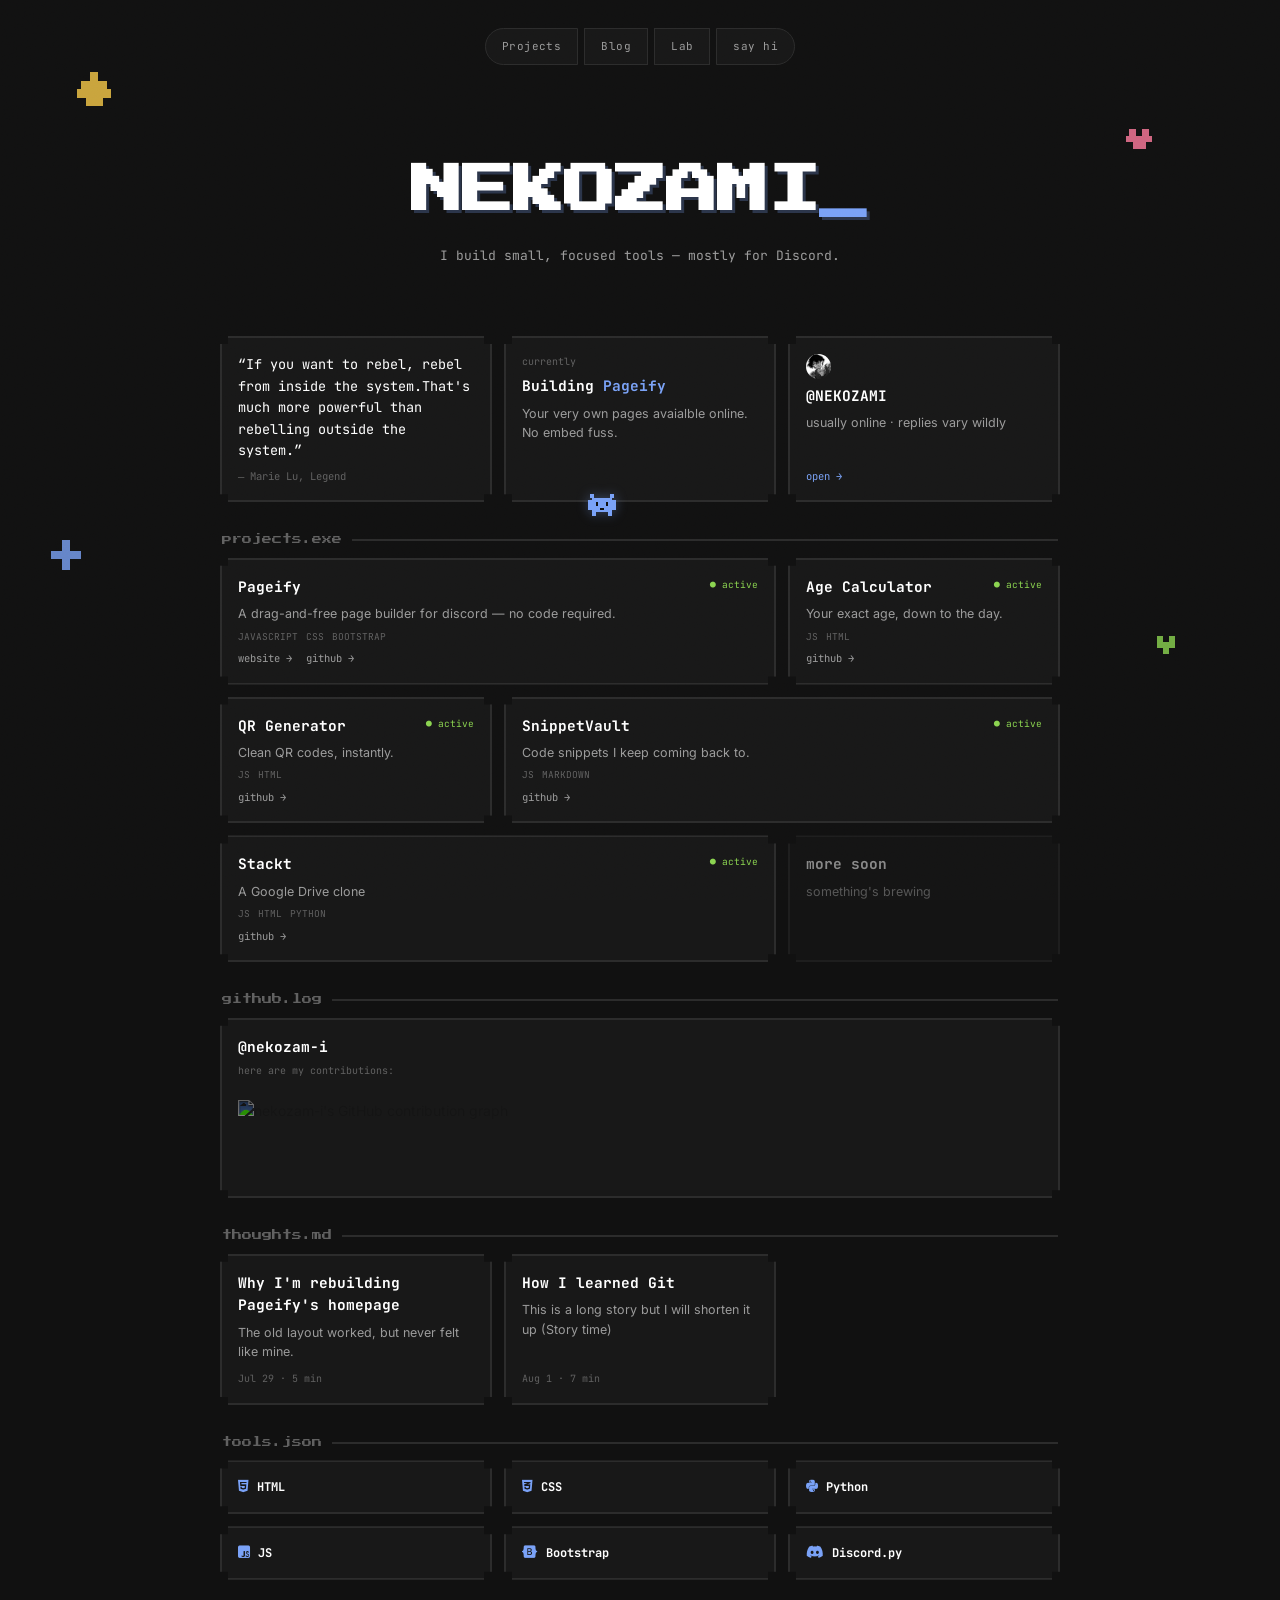
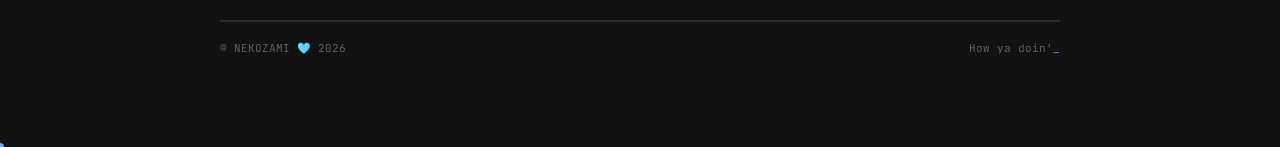
==== commit 3f3c6343: "fix footer" ====
--- a/index.html
+++ b/index.html
@@ -218,23 +218,29 @@
         <div class="section-label">tools.json</div>
 
         <section class="bento bento--tools">
-            <article class="pcard pcard--tool"><span class="card__icon"><i class="fa-brands fa-html5"></i></span>HTML
-            </article>
-            <article class="pcard pcard--tool"><span class="card__icon"><i class="fa-brands fa-css3-alt"></i></span>CSS
-            </article>
-            <article class="pcard pcard--tool"><span class="card__icon"><i class="fa-brands fa-python"></i></span>Python
-            </article>
-            <article class="pcard pcard--tool"><span class="card__icon"><i class="fa-brands fa-square-js"></i></span>JS
-            </article>
-            <article class="pcard pcard--tool"><span class="card__icon"><i
-                        class="fa-brands fa-bootstrap"></i></span>Bootstrap</article>
-            <article class="pcard pcard--tool"><span class="card__icon"><i
-                        class="fa-brands fa-discord"></i></span>Discord.py</article>
+            <article class="pcard pcard--tool"><span class="card__icon"><i class="fa-brands fa-html5"></i></span>
+                HTML
+            </article>
+            <article class="pcard pcard--tool"><span class="card__icon"><i class="fa-brands fa-css3-alt"></i></span>
+                CSS
+            </article>
+            <article class="pcard pcard--tool"><span class="card__icon"><i class="fa-brands fa-python"></i></span>
+                Python
+            </article>
+            <article class="pcard pcard--tool"><span class="card__icon"><i class="fa-brands fa-square-js"></i></span>
+                JS
+            </article>
+            <article class="pcard pcard--tool"><span class="card__icon"><i class="fa-brands fa-bootstrap"></i></span>
+                Bootstrap
+            </article>
+            <article class="pcard pcard--tool"><span class="card__icon"><i class="fa-brands fa-discord"></i></span>
+                Discord.py
+            </article>
         </section>
 
         <footer class="foot">
-            <span>© NEKOZAMI 2026</span>
-            <span>still building<span class="blink">_</span></span>
+            <span>© NEKOZAMI 🩵 2026</span>
+            <span>How ya doin'<span class="blink">_</span></span>
         </footer>
 
     </main>
